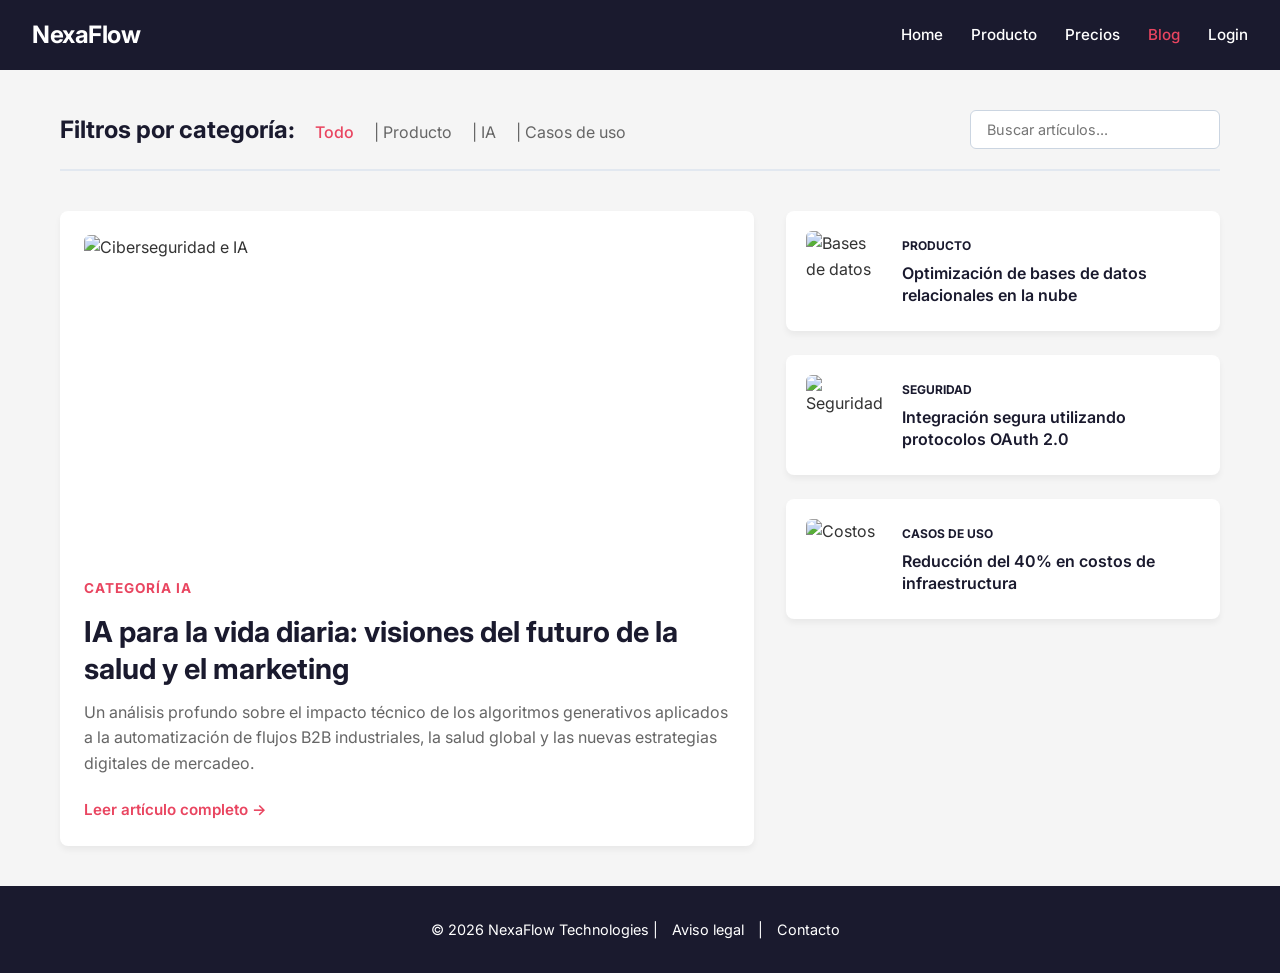
==== blog.html @ 4ea23c95 "Add files via upload" ====
<!DOCTYPE html>
<html lang="es">
<head>
    <meta charset="UTF-8">
    <meta name="viewport" content="width=device-width, initial-scale=1.0">
    <title>NexaFlow - Blog y Recursos</title>
    <link rel="stylesheet" href="css/style.css">
</head>
<body>
    <nav class="navbar">
        <div class="logo">NexaFlow</div>
        <div class="menu">
            <a href="index.html">Home</a>
            <a href="producto.html">Producto</a>
            <a href="precios.html">Precios</a>
            <a href="blog.html" class="active">Blog</a>
            <a href="login.html">Login</a>
        </div>
    </nav>

    <main class="container" style="max-width: 1200px; margin: 0 auto; padding: 40px 20px;">
        
        <div style="display: flex; justify-content: space-between; align-items: center; margin-bottom: 40px; flex-wrap: wrap; gap: 20px; border-bottom: 2px solid #E2E8F0; padding-bottom: 20px;">
            <div>
                <h2 style="color: #1A1A2E; font-size: 1.5rem; font-weight: 700;">
                    Filtros por categoría: 
                    <span style="font-size: 1rem; font-weight: 500; color: #E94560; margin-left: 15px; cursor: pointer;">Todo</span>
                    <span style="font-size: 1rem; font-weight: 400; color: #666666; margin-left: 15px; cursor: pointer;">| Producto</span>
                    <span style="font-size: 1rem; font-weight: 400; color: #666666; margin-left: 15px; cursor: pointer;">| IA</span>
                    <span style="font-size: 1rem; font-weight: 400; color: #666666; margin-left: 15px; cursor: pointer;">| Casos de uso</span>
                </h2>
            </div>
            <div>
                <input type="text" placeholder="Buscar artículos..." style="padding: 10px 16px; border: 1px solid #CBD5E1; border-radius: 6px; font-family: 'Inter', sans-serif; width: 250px; font-size: 0.9rem;">
            </div>
        </div>

        <section class="blog-layout" style="display: grid; grid-template-columns: 1.6fr 1fr; gap: 32px;">
            
            <div class="featured-article" style="background: white; border-radius: 8px; padding: 24px; box-shadow: 0 4px 6px rgba(0,0,0,0.05);">
                <div style="width: 100%; height: 320px; margin-bottom: 20px; overflow: hidden; border-radius: 6px;">
                    <img src="https://images.unsplash.com/photo-1526374965328-7f61d4dc18c5?auto=format&fit=crop&w=800&q=80" alt="Ciberseguridad e IA" style="width: 100%; height: 100%; object-fit: cover;">
                </div>
                <span style="color: #E94560; font-weight: 700; font-size: 0.85rem; letter-spacing: 1px; text-transform: uppercase;">Categoría IA</span>
                
                <h2 style="margin: 12px 0; font-size: 1.8rem; font-weight: 700; line-height: 1.3;">
                    <a href="https://mintic.gov.co/portal/inicio/Sala-de-prensa/Noticias/437902:IA-para-la-vida-diaria-visiones-del-futuro-de-la-salud-y-el-marketing" target="_blank" style="color: #1A1A2E; text-decoration: none; transition: color 0.2s;">
                        IA para la vida diaria: visiones del futuro de la salud y el marketing
                    </a>
                </h2>
                
                <p style="color: #666666; font-size: 1rem; line-height: 1.6; margin-bottom: 20px;">Un análisis profundo sobre el impacto técnico de los algoritmos generativos aplicados a la automatización de flujos B2B industriales, la salud global y las nuevas estrategias digitales de mercadeo.</p>
                
                <a href="https://mintic.gov.co/portal/inicio/Sala-de-prensa/Noticias/437902:IA-para-la-vida-diaria-visiones-del-futuro-de-la-salud-y-el-marketing" target="_blank" style="color: #E94560; font-weight: 600; text-decoration: none; font-size: 0.95rem;">Leer artículo completo →</a>
            </div>

            <div style="display: flex; flex-direction: column; gap: 24px;">
                
                <div class="card" style="background: white; padding: 20px; border-radius: 8px; box-shadow: 0 4px 6px rgba(0,0,0,0.05); text-align: left; display: flex; gap: 16px; align-items: center;">
                    <img src="https://images.unsplash.com/photo-1544383835-bda2bc66a55d?auto=format&fit=crop&w=150&q=80" alt="Bases de datos" style="width: 80px; height: 80px; object-fit: cover; border-radius: 6px; flex-shrink: 0;">
                    <div>
                        <span style="color: #1A1A2E; font-weight: 700; font-size: 0.75rem; text-transform: uppercase;">Producto</span>
                        <h4 style="margin: 4px 0; color: #1A1A2E; font-size: 1rem; font-weight: 600; line-height: 1.4;">Optimización de bases de datos relacionales en la nube</h4>
                    </div>
                </div>

                <div class="card" style="background: white; padding: 20px; border-radius: 8px; box-shadow: 0 4px 6px rgba(0,0,0,0.05); text-align: left; display: flex; gap: 16px; align-items: center;">
                    <img src="https://images.unsplash.com/photo-1563986768609-322da13575f3?auto=format&fit=crop&w=150&q=80" alt="Seguridad" style="width: 80px; height: 80px; object-fit: cover; border-radius: 6px; flex-shrink: 0;">
                    <div>
                        <span style="color: #1A1A2E; font-weight: 700; font-size: 0.75rem; text-transform: uppercase;">Seguridad</span>
                        <h4 style="margin: 4px 0; color: #1A1A2E; font-size: 1rem; font-weight: 600; line-height: 1.4;">Integración segura utilizando protocolos OAuth 2.0</h4>
                    </div>
                </div>

                <div class="card" style="background: white; padding: 20px; border-radius: 8px; box-shadow: 0 4px 6px rgba(0,0,0,0.05); text-align: left; display: flex; gap: 16px; align-items: center;">
                    <img src="https://images.unsplash.com/photo-1460925895917-afdab827c52f?auto=format&fit=crop&w=150&q=80" alt="Costos" style="width: 80px; height: 80px; object-fit: cover; border-radius: 6px; flex-shrink: 0;">
                    <div>
                        <span style="color: #1A1A2E; font-weight: 700; font-size: 0.75rem; text-transform: uppercase;">Casos de uso</span>
                        <h4 style="margin: 4px 0; color: #1A1A2E; font-size: 1rem; font-weight: 600; line-height: 1.4;">Reducción del 40% en costos de infraestructura</h4>
                    </div>
                </div>

            </div>
        </section>
    </main>

    <footer class="footer">
        <p>&copy; 2026 NexaFlow Technologies | <a href="#">Aviso legal</a> | <a href="#">Contacto</a></p>
    </footer>
</body>
</html>
---- css/style.css ----
/* ==========================================================================
   CONFIGURACIÓN GENERAL & VARIABLES (Decisiones de Diseño de NexaFlow)
   ========================================================================== */
@import url('https://fonts.googleapis.com/css2?family=Inter:wght@300;400;500;600;700&display=swap');

:root {
    --primary-navy: #1A1A2E;
    --accent-pink: #E94560;
    --bg-light: #F5F5F5;
    --text-dark: #333333;
    --text-muted: #666666;
    --white: #FFFFFF;
    --grid-base: 8px;
}

* {
    box-sizing: border-box;
    margin: 0;
    padding: 0;
}

body {
    font-family: 'Inter', sans-serif; /* Tipografía oficial */
    background-color: var(--bg-light); /* Fondo oficial */
    color: var(--text-dark);
    line-height: 1.6;
}

/* ==========================================================================
   COMPONENTES REUTILIZABLES (Navbar, Footer, Botones)
   ========================================================================== */
.navbar {
    background-color: var(--primary-navy); /* Color Navy de marca */
    color: var(--white);
    padding: calc(var(--grid-base) * 2) calc(var(--grid-base) * 4);
    display: flex;
    justify-content: space-between;
    align-items: center;
    position: sticky;
    top: 0;
    z-index: 1000;
}

.navbar .logo {
    font-size: 1.5rem;
    font-weight: 700;
    letter-spacing: -0.5px;
}

.navbar .menu a {
    color: var(--white);
    text-decoration: none;
    margin-left: calc(var(--grid-base) * 3);
    font-size: 0.95rem;
    font-weight: 500;
    transition: color 0.2s ease;
}

.navbar .menu a:hover, .navbar .menu a.active {
    color: var(--accent-pink); /* Resaltado interactivo */
}

.btn-primary {
    background-color: var(--accent-pink); /* Color Accent de marca */
    color: var(--white);
    padding: 12px 28px;
    border: none;
    border-radius: 6px;
    font-weight: 600;
    font-size: 1rem;
    cursor: pointer;
    text-decoration: none;
    display: inline-block;
    transition: transform 0.2s ease, opacity 0.2s ease;
}

.btn-primary:hover {
    opacity: 0.9;
    transform: translateY(-1px);
}

.btn-secondary {
    background-color: transparent;
    color: var(--white);
    border: 2px solid var(--white);
    padding: 10px 24px;
    border-radius: 6px;
    font-weight: 600;
    cursor: pointer;
    text-decoration: none;
    display: inline-block;
    transition: background 0.2s ease;
}

.btn-secondary:hover {
    background: var(--white);
    color: var(--primary-navy);
}

.footer {
    background-color: var(--primary-navy);
    color: var(--white);
    text-align: center;
    padding: calc(var(--grid-base) * 4);
    font-size: 0.9rem;
}

.footer a {
    color: var(--white);
    text-decoration: none;
    margin: 0 10px;
}

/* ==========================================================================
   ESTILOS DE LAS PANTALLAS (Layouts de los Wireframes)
   ========================================================================== */
.container {
    max-width: 1200px;
    margin: 0 auto;
    padding: calc(var(--grid-base) * 6) calc(var(--grid-base) * 2);
}

/* Pantalla 1: Hero Section (70% viewport inicial) */
.hero {
    height: 70vh; /* Requisito del wireframe */
    background-color: var(--primary-navy);
    color: var(--white);
    display: flex;
    flex-direction: column;
    justify-content: center;
    align-items: center;
    text-align: center;
    padding: 20px;
}

.hero h1 {
    font-size: 2.8rem;
    font-weight: 700;
    margin-bottom: 16px;
    max-width: 800px;
}

.hero p {
    font-size: 1.2rem;
    margin-bottom: 32px;
    opacity: 0.9;
}

.features-grid {
    display: grid;
    grid-template-columns: repeat(auto-fit, minmax(280px, 1fr));
    gap: 24px;
    margin-top: -40px; /* Eleva las tarjetas sobre el hero */
    padding-bottom: 40px;
}

.card {
    background: var(--white);
    padding: 32px;
    border-radius: 8px;
    box-shadow: 0 4px 12px rgba(0,0,0,0.05);
    text-align: center;
}

.card h3 { margin-bottom: 12px; color: var(--primary-navy); }

/* Pantalla 2: Z-Pattern Layout */
.z-pattern {
    display: flex;
    align-items: center;
    gap: 48px;
    margin-bottom: 60px;
}

.z-split { flex: 1; }

.demo-box {
    background: #DFE3E8;
    height: 300px;
    border-radius: 8px;
    display: flex;
    align-items: center;
    justify-content: center;
    color: var(--text-muted);
    font-weight: 600;
}

/* Pantalla 3: Tabla de Precios */
.pricing-grid {
    display: grid;
    grid-template-columns: repeat(auto-fit, minmax(300px, 1fr));
    gap: 24px;
    margin-top: 32px;
}

.price-card.featured {
    border: 2px solid var(--accent-pink); /* Destacar plan PRO */
    position: relative;
}

.badge {
    position: absolute;
    top: -12px;
    right: 20px;
    background: var(--accent-pink);
    color: white;
    padding: 2px 12px;
    font-size: 0.75rem;
    border-radius: 12px;
    font-weight: 700;
}

/* Pantalla 4: Blog Grid (60% / 40%) */
.blog-layout {
    display: grid;
    grid-template-columns: 1.6fr 1fr;
    gap: 32px;
}

.featured-article { background: var(--white); padding: 24px; border-radius: 8px; }

/* Pantalla 5: Login Card Centrada */
.login-page {
    min-height: 80vh;
    display: flex;
    align-items: center;
    justify-content: center;
}

.login-card {
    background: var(--white);
    padding: 40px;
    border-radius: 12px;
    width: 100%;
    max-width: 450px;
    box-shadow: 0 10px 25px rgba(0,0,0,0.05);
}

.form-group {
    margin-bottom: 20px;
}

.form-group label {
    display: block;
    margin-bottom: 6px;
    font-weight: 500;
}

.form-control {
    width: 100%;
    padding: 12px;
    border: 1px solid #DDDDDD;
    border-radius: 6px;
    font-family: inherit;
}

/* Pantalla 6: Dashboard con Sidebar */
.dashboard-wrapper {
    display: flex;
    min-height: 90vh;
}

.sidebar {
    width: 260px;
    background-color: var(--primary-navy);
    color: var(--white);
    padding: 24px;
}

.sidebar a {
    display: block;
    color: #A0AEC0;
    text-decoration: none;
    padding: 12px;
    border-radius: 6px;
    margin-bottom: 8px;
}

.sidebar a:hover, .sidebar a.active {
    background: rgba(255,255,255,0.05);
    color: var(--white);
}

.dashboard-content {
    flex: 1;
    padding: 32px;
    background-color: #F7FAFC;
}

.widgets-kpi {
    display: grid;
    grid-template-columns: repeat(auto-fit, minmax(220px, 1fr));
    gap: 20px;
    margin-bottom: 32px;
}

.widget {
    background: var(--white);
    padding: 24px;
    border-radius: 8px;
    border-left: 4px solid var(--accent-pink);
    box-shadow: 0 2px 4px rgba(0,0,0,0.02);
}
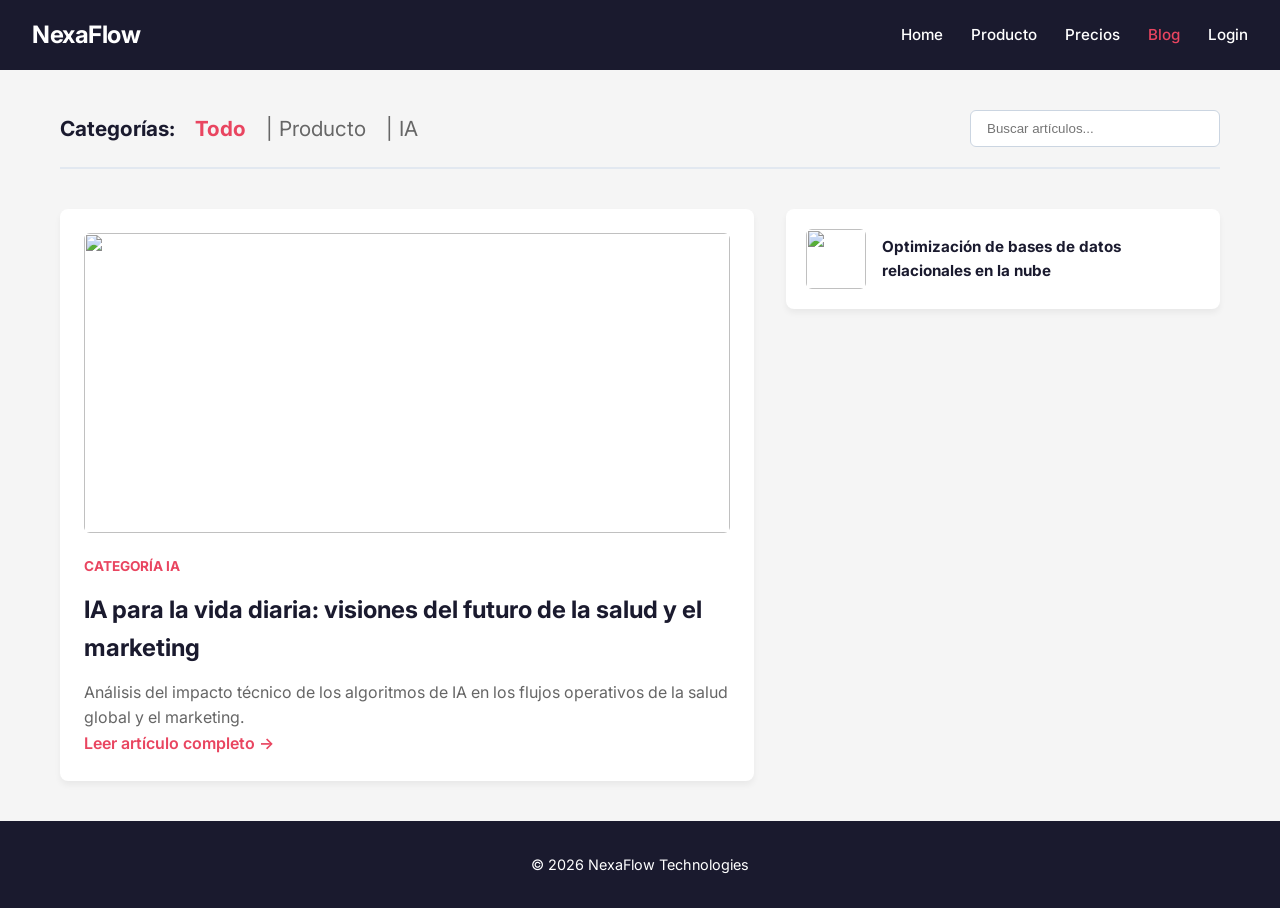
==== commit 5c2693cf: "Add files via upload" ====
--- a/blog.html
+++ b/blog.html
@@ -20,72 +20,45 @@
 
     <main class="container" style="max-width: 1200px; margin: 0 auto; padding: 40px 20px;">
         
-        <div style="display: flex; justify-content: space-between; align-items: center; margin-bottom: 40px; flex-wrap: wrap; gap: 20px; border-bottom: 2px solid #E2E8F0; padding-bottom: 20px;">
+        <div style="display: flex; justify-content: space-between; align-items: center; margin-bottom: 40px; border-bottom: 2px solid #E2E8F0; padding-bottom: 20px;">
             <div>
-                <h2 style="color: #1A1A2E; font-size: 1.5rem; font-weight: 700;">
-                    Filtros por categoría: 
-                    <span style="font-size: 1rem; font-weight: 500; color: #E94560; margin-left: 15px; cursor: pointer;">Todo</span>
-                    <span style="font-size: 1rem; font-weight: 400; color: #666666; margin-left: 15px; cursor: pointer;">| Producto</span>
-                    <span style="font-size: 1rem; font-weight: 400; color: #666666; margin-left: 15px; cursor: pointer;">| IA</span>
-                    <span style="font-size: 1rem; font-weight: 400; color: #666666; margin-left: 15px; cursor: pointer;">| Casos de uso</span>
+                <h2 style="color: #1A1A2E; font-size: 1.3rem; font-weight: 700;">
+                    Categorías: 
+                    <span style="color: #E94560; margin-left: 15px; cursor: pointer;">Todo</span>
+                    <span style="color: #666; margin-left: 15px; cursor: pointer; font-weight: 400;">| Producto</span>
+                    <span style="color: #666; margin-left: 15px; cursor: pointer; font-weight: 400;">| IA</span>
                 </h2>
             </div>
             <div>
-                <input type="text" placeholder="Buscar artículos..." style="padding: 10px 16px; border: 1px solid #CBD5E1; border-radius: 6px; font-family: 'Inter', sans-serif; width: 250px; font-size: 0.9rem;">
+                <input type="text" placeholder="Buscar artículos..." style="padding: 10px 16px; border: 1px solid #CBD5E1; border-radius: 6px; width: 250px;">
             </div>
         </div>
 
-        <section class="blog-layout" style="display: grid; grid-template-columns: 1.6fr 1fr; gap: 32px;">
+        <section style="display: grid; grid-template-columns: 1.6fr 1fr; gap: 32px;">
             
-            <div class="featured-article" style="background: white; border-radius: 8px; padding: 24px; box-shadow: 0 4px 6px rgba(0,0,0,0.05);">
-                <div style="width: 100%; height: 320px; margin-bottom: 20px; overflow: hidden; border-radius: 6px;">
-                    <img src="https://images.unsplash.com/photo-1526374965328-7f61d4dc18c5?auto=format&fit=crop&w=800&q=80" alt="Ciberseguridad e IA" style="width: 100%; height: 100%; object-fit: cover;">
+            <div style="background: white; border-radius: 8px; padding: 24px; box-shadow: 0 4px 6px rgba(0,0,0,0.05);">
+                <div style="width: 100%; height: 300px; margin-bottom: 20px; overflow: hidden; border-radius: 6px;">
+                    <img src="https://images.unsplash.com/photo-1526374965328-7f61d4dc18c5?auto=format&fit=crop&w=800&q=80" style="width: 100%; height: 100%; object-fit: cover;">
                 </div>
-                <span style="color: #E94560; font-weight: 700; font-size: 0.85rem; letter-spacing: 1px; text-transform: uppercase;">Categoría IA</span>
-                
-                <h2 style="margin: 12px 0; font-size: 1.8rem; font-weight: 700; line-height: 1.3;">
-                    <a href="https://mintic.gov.co/portal/inicio/Sala-de-prensa/Noticias/437902:IA-para-la-vida-diaria-visiones-del-futuro-de-la-salud-y-el-marketing" target="_blank" style="color: #1A1A2E; text-decoration: none; transition: color 0.2s;">
+                <span style="color: #E94560; font-weight: 700; font-size: 0.85rem;">CATEGORÍA IA</span>
+                <h2 style="margin: 12px 0; color: #1A1A2E;">
+                    <a href="https://mintic.gov.co/portal/inicio/Sala-de-prensa/Noticias/437902:IA-para-la-vida-diaria-visiones-del-futuro-de-la-salud-y-el-marketing" target="_blank" style="color: #1A1A2E; text-decoration: none;">
                         IA para la vida diaria: visiones del futuro de la salud y el marketing
                     </a>
                 </h2>
-                
-                <p style="color: #666666; font-size: 1rem; line-height: 1.6; margin-bottom: 20px;">Un análisis profundo sobre el impacto técnico de los algoritmos generativos aplicados a la automatización de flujos B2B industriales, la salud global y las nuevas estrategias digitales de mercadeo.</p>
-                
-                <a href="https://mintic.gov.co/portal/inicio/Sala-de-prensa/Noticias/437902:IA-para-la-vida-diaria-visiones-del-futuro-de-la-salud-y-el-marketing" target="_blank" style="color: #E94560; font-weight: 600; text-decoration: none; font-size: 0.95rem;">Leer artículo completo →</a>
+                <p style="color: #666; line-height: 1.6;">Análisis del impacto técnico de los algoritmos de IA en los flujos operativos de la salud global y el marketing.</p>
+                <a href="https://mintic.gov.co/portal/inicio/Sala-de-prensa/Noticias/437902:IA-para-la-vida-diaria-visiones-del-futuro-de-la-salud-y-el-marketing" target="_blank" style="color: #E94560; font-weight: 600; text-decoration: none;">Leer artículo completo →</a>
             </div>
 
             <div style="display: flex; flex-direction: column; gap: 24px;">
-                
-                <div class="card" style="background: white; padding: 20px; border-radius: 8px; box-shadow: 0 4px 6px rgba(0,0,0,0.05); text-align: left; display: flex; gap: 16px; align-items: center;">
-                    <img src="https://images.unsplash.com/photo-1544383835-bda2bc66a55d?auto=format&fit=crop&w=150&q=80" alt="Bases de datos" style="width: 80px; height: 80px; object-fit: cover; border-radius: 6px; flex-shrink: 0;">
-                    <div>
-                        <span style="color: #1A1A2E; font-weight: 700; font-size: 0.75rem; text-transform: uppercase;">Producto</span>
-                        <h4 style="margin: 4px 0; color: #1A1A2E; font-size: 1rem; font-weight: 600; line-height: 1.4;">Optimización de bases de datos relacionales en la nube</h4>
-                    </div>
+                <div style="background: white; padding: 20px; border-radius: 8px; box-shadow: 0 4px 6px rgba(0,0,0,0.05); display: flex; gap: 16px; align-items: center;">
+                    <img src="https://images.unsplash.com/photo-1544383835-bda2bc66a55d?auto=format&fit=crop&w=150&q=80" style="width: 60px; height: 60px; object-fit: cover; border-radius: 6px;">
+                    <h4 style="margin: 0; font-size: 0.95rem; color: #1A1A2E;">Optimización de bases de datos relacionales en la nube</h4>
                 </div>
-
-                <div class="card" style="background: white; padding: 20px; border-radius: 8px; box-shadow: 0 4px 6px rgba(0,0,0,0.05); text-align: left; display: flex; gap: 16px; align-items: center;">
-                    <img src="https://images.unsplash.com/photo-1563986768609-322da13575f3?auto=format&fit=crop&w=150&q=80" alt="Seguridad" style="width: 80px; height: 80px; object-fit: cover; border-radius: 6px; flex-shrink: 0;">
-                    <div>
-                        <span style="color: #1A1A2E; font-weight: 700; font-size: 0.75rem; text-transform: uppercase;">Seguridad</span>
-                        <h4 style="margin: 4px 0; color: #1A1A2E; font-size: 1rem; font-weight: 600; line-height: 1.4;">Integración segura utilizando protocolos OAuth 2.0</h4>
-                    </div>
-                </div>
-
-                <div class="card" style="background: white; padding: 20px; border-radius: 8px; box-shadow: 0 4px 6px rgba(0,0,0,0.05); text-align: left; display: flex; gap: 16px; align-items: center;">
-                    <img src="https://images.unsplash.com/photo-1460925895917-afdab827c52f?auto=format&fit=crop&w=150&q=80" alt="Costos" style="width: 80px; height: 80px; object-fit: cover; border-radius: 6px; flex-shrink: 0;">
-                    <div>
-                        <span style="color: #1A1A2E; font-weight: 700; font-size: 0.75rem; text-transform: uppercase;">Casos de uso</span>
-                        <h4 style="margin: 4px 0; color: #1A1A2E; font-size: 1rem; font-weight: 600; line-height: 1.4;">Reducción del 40% en costos de infraestructura</h4>
-                    </div>
-                </div>
-
             </div>
         </section>
     </main>
 
-    <footer class="footer">
-        <p>&copy; 2026 NexaFlow Technologies | <a href="#">Aviso legal</a> | <a href="#">Contacto</a></p>
-    </footer>
+    <footer class="footer"><p>&copy; 2026 NexaFlow Technologies</p></footer>
 </body>
 </html>
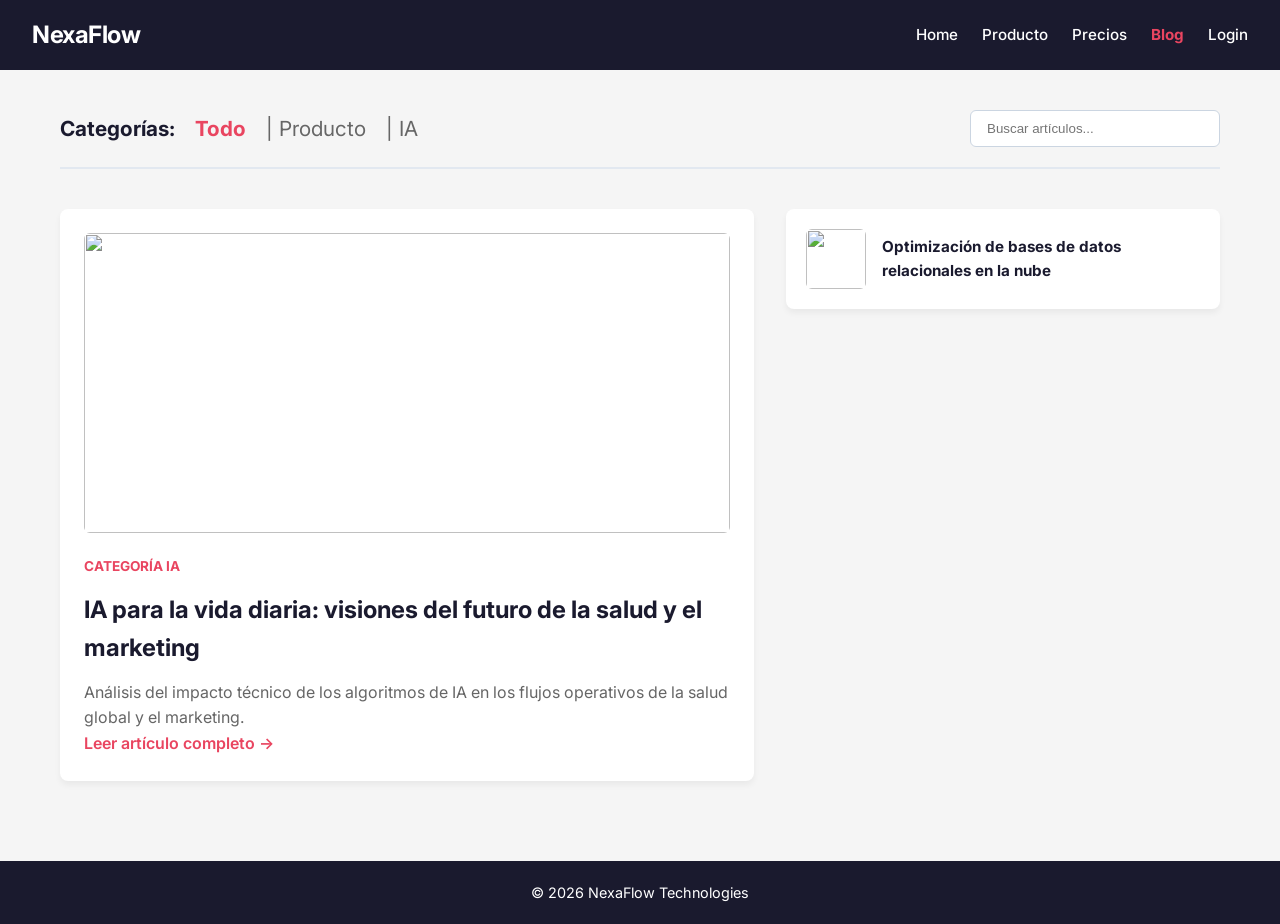
==== commit 5ddd0fb7: "Add files via upload" ====
--- a/blog.html
+++ b/blog.html
@@ -6,20 +6,19 @@
     <title>NexaFlow - Blog y Recursos</title>
     <link rel="stylesheet" href="css/style.css">
 </head>
-<body>
-    <nav class="navbar">
-        <div class="logo">NexaFlow</div>
+<body style="background-color: #F5F5F5; margin: 0; font-family: 'Inter', sans-serif;">
+    <nav class="navbar" style="background-color: #1A1A2E; padding: 16px 32px; display: flex; justify-content: space-between;">
+        <div class="logo" style="color: white; font-weight: bold; font-size: 1.5rem;">NexaFlow</div>
         <div class="menu">
-            <a href="index.html">Home</a>
-            <a href="producto.html">Producto</a>
-            <a href="precios.html">Precios</a>
-            <a href="blog.html" class="active">Blog</a>
-            <a href="login.html">Login</a>
+            <a href="index.html" style="color: white; text-decoration: none; margin-left: 20px;">Home</a>
+            <a href="producto.html" style="color: white; text-decoration: none; margin-left: 20px;">Producto</a>
+            <a href="precios.html" style="color: white; text-decoration: none; margin-left: 20px;">Precios</a>
+            <a href="blog.html" style="color: #E94560; text-decoration: none; margin-left: 20px; font-weight: bold;">Blog</a>
+            <a href="login.html" style="color: white; text-decoration: none; margin-left: 20px;">Login</a>
         </div>
     </nav>
 
     <main class="container" style="max-width: 1200px; margin: 0 auto; padding: 40px 20px;">
-        
         <div style="display: flex; justify-content: space-between; align-items: center; margin-bottom: 40px; border-bottom: 2px solid #E2E8F0; padding-bottom: 20px;">
             <div>
                 <h2 style="color: #1A1A2E; font-size: 1.3rem; font-weight: 700;">
@@ -37,9 +36,11 @@
         <section style="display: grid; grid-template-columns: 1.6fr 1fr; gap: 32px;">
             
             <div style="background: white; border-radius: 8px; padding: 24px; box-shadow: 0 4px 6px rgba(0,0,0,0.05);">
-                <div style="width: 100%; height: 300px; margin-bottom: 20px; overflow: hidden; border-radius: 6px;">
-                    <img src="https://images.unsplash.com/photo-1526374965328-7f61d4dc18c5?auto=format&fit=crop&w=800&q=80" style="width: 100%; height: 100%; object-fit: cover;">
-                </div>
+                
+                <a href="https://mintic.gov.co/portal/inicio/Sala-de-prensa/Noticias/437902:IA-para-la-vida-diaria-visiones-del-futuro-de-la-salud-y-el-marketing" target="_blank" style="display: block; width: 100%; height: 300px; margin-bottom: 20px; overflow: hidden; border-radius: 6px;">
+                    <img src="https://images.unsplash.com/photo-1526374965328-7f61d4dc18c5?auto=format&fit=crop&w=800&q=80" style="width: 100%; height: 100%; object-fit: cover; transition: transform 0.3s ease;" onmouseover="this.style.transform='scale(1.02)'" onmouseout="this.style.transform='scale(1)'">
+                </a>
+                
                 <span style="color: #E94560; font-weight: 700; font-size: 0.85rem;">CATEGORÍA IA</span>
                 <h2 style="margin: 12px 0; color: #1A1A2E;">
                     <a href="https://mintic.gov.co/portal/inicio/Sala-de-prensa/Noticias/437902:IA-para-la-vida-diaria-visiones-del-futuro-de-la-salud-y-el-marketing" target="_blank" style="color: #1A1A2E; text-decoration: none;">
@@ -59,6 +60,6 @@
         </section>
     </main>
 
-    <footer class="footer"><p>&copy; 2026 NexaFlow Technologies</p></footer>
+    <footer class="footer" style="text-align: center; padding: 20px; background: #1A1A2E; color: white; margin-top: 40px;"><p>&copy; 2026 NexaFlow Technologies</p></footer>
 </body>
 </html>
